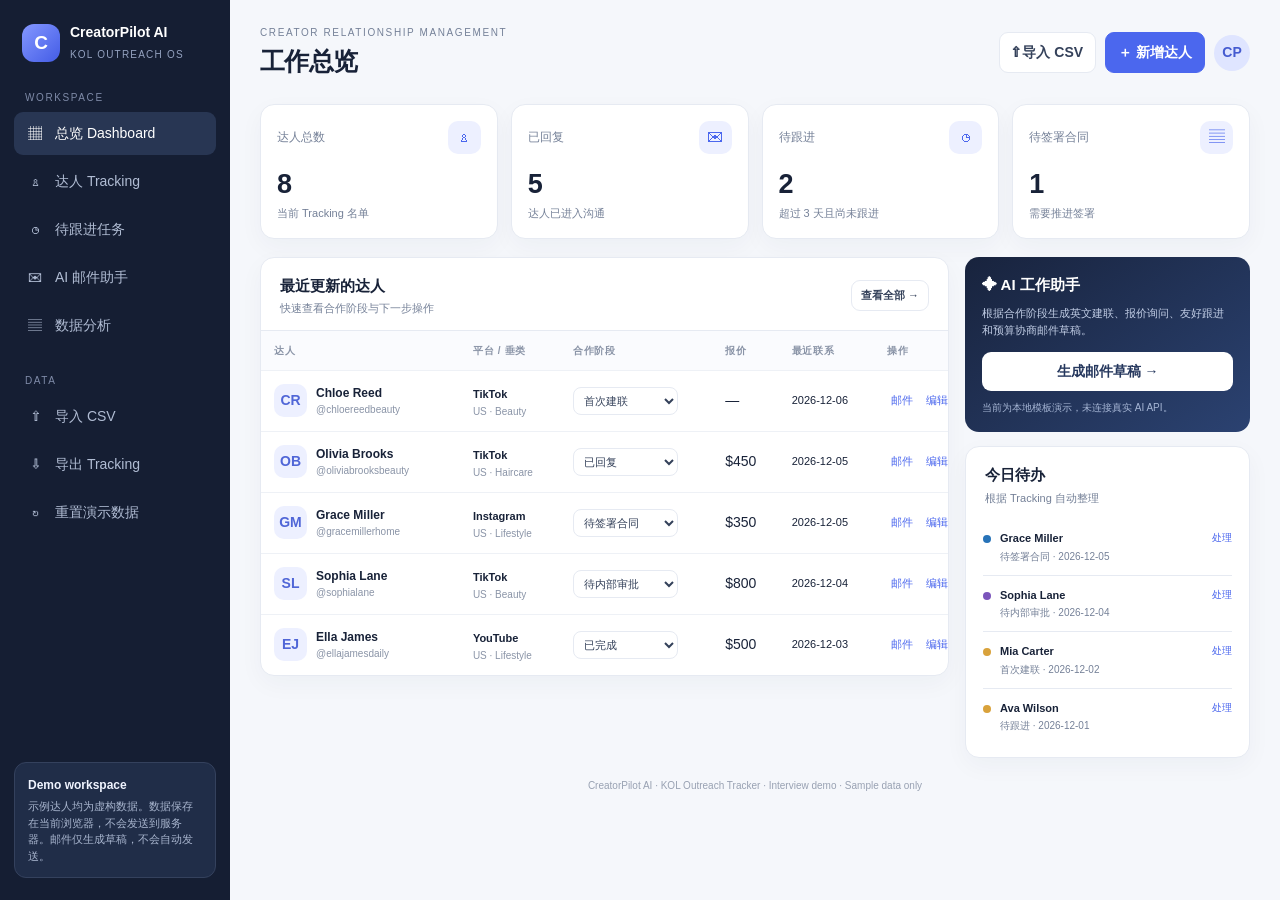
==== kol-outreach-demo/index.html @ cc19156f "Add CreatorPilot KOL outreach demo" ====
<!doctype html>
<html lang="zh-CN">
<head>
<meta charset="utf-8"><meta name="viewport" content="width=device-width,initial-scale=1">
<title>CreatorPilot AI · KOL Outreach Tracker</title>
<style>
:root{--bg:#f5f7fb;--panel:#fff;--ink:#182238;--muted:#758198;--line:#e6eaf2;--blue:#4b67ee;--bluebg:#edf0ff;--green:#16866d;--amber:#ad7417;--purple:#7a55b6;--shadow:0 8px 24px #17284b0a}
*{box-sizing:border-box}body{margin:0;background:var(--bg);color:var(--ink);font:14px/1.5 Inter,-apple-system,BlinkMacSystemFont,"Segoe UI",Arial,"PingFang SC","Microsoft YaHei",sans-serif}button,input,select,textarea{font:inherit}button{cursor:pointer}.app{min-height:100vh;display:grid;grid-template-columns:230px 1fr}.side{background:#151e33;color:#dbe3f4;padding:22px 14px;display:flex;flex-direction:column;gap:26px}.brand{display:flex;gap:10px;align-items:center;padding:0 8px}.logo{width:38px;height:38px;border-radius:12px;background:linear-gradient(135deg,#8497ff,#435ce6);display:grid;place-items:center;font-weight:800;font-size:19px;color:white}.brand b{display:block;color:#fff;font-size:14px}.brand small{color:#94a2c0;font-size:10px;letter-spacing:1.2px}.navlabel{color:#7f8ba8;font-size:10px;letter-spacing:1.6px;padding:0 11px;margin-bottom:7px}.nav{display:grid;gap:5px}.nav button{border:0;background:transparent;color:#b1bdd4;text-align:left;padding:11px 12px;border-radius:9px;display:flex;gap:11px;align-items:center}.nav button.active,.nav button:hover{background:#283653;color:#fff}.nav i{font-style:normal;width:18px;text-align:center}.side-note{margin-top:auto;background:#202d48;border:1px solid #34415d;border-radius:12px;padding:13px;color:#a8b5ce;font-size:11px}.side-note b{display:block;color:#f0f4ff;font-size:12px;margin-bottom:4px}.main{min-width:0;padding:25px 30px 36px}.top{display:flex;justify-content:space-between;align-items:center;gap:15px;margin-bottom:23px}.eyebrow{font-size:10px;color:var(--muted);letter-spacing:1.6px;text-transform:uppercase}.top h1{font-size:25px;margin:3px 0 0;letter-spacing:-.6px}.topright{display:flex;gap:9px;align-items:center}.avatar{width:36px;height:36px;background:#dfe5ff;color:#455bd0;border-radius:50%;display:grid;place-items:center;font-weight:800}.btn{border:1px solid var(--line);background:#fff;color:#34415a;border-radius:9px;padding:9px 12px;font-weight:650;display:inline-flex;align-items:center;justify-content:center;gap:6px}.btn:hover{border-color:#b6c2ff}.btn.primary{background:var(--blue);color:#fff;border-color:var(--blue)}.btn.small{font-size:11px;padding:6px 9px}.stats{display:grid;grid-template-columns:repeat(4,minmax(0,1fr));gap:13px;margin-bottom:18px}.stat,.panel{background:var(--panel);border:1px solid var(--line);border-radius:14px;box-shadow:var(--shadow)}.stat{padding:16px}.stat-head{display:flex;align-items:center;justify-content:space-between;color:var(--muted);font-size:12px}.stat-icon{background:var(--bluebg);color:var(--blue);border-radius:10px;width:33px;height:33px;display:grid;place-items:center;font-size:16px}.stat-num{font-size:27px;font-weight:800;letter-spacing:-.8px;margin:10px 0 1px}.stat-foot{color:var(--muted);font-size:11px}.layout{display:grid;grid-template-columns:minmax(0,1fr) 285px;gap:16px;align-items:start}.panel{min-width:0}.panel-head{padding:17px 19px 13px;display:flex;align-items:center;justify-content:space-between;gap:10px}.panel-head h2{font-size:15px;margin:0}.panel-head p{font-size:11px;color:var(--muted);margin:3px 0 0}.filters{display:flex;flex-wrap:wrap;gap:8px;padding:0 18px 14px}.field{border:1px solid var(--line);border-radius:8px;background:#fff;padding:9px 10px;color:#34415a;outline:none;min-width:0}.field:focus{border-color:#9baeff;box-shadow:0 0 0 3px #4b67ee12}.search{flex:1;min-width:150px}.tablewrap{overflow:auto;border-top:1px solid var(--line)}table{border-collapse:collapse;width:100%;min-width:760px}th{background:#fafbfe;text-align:left;color:#8a94a7;font-size:10px;letter-spacing:.7px;text-transform:uppercase;padding:12px 13px;white-space:nowrap}td{padding:12px 13px;border-top:1px solid #eef1f6;vertical-align:middle}tbody tr:hover{background:#fbfcff}.creator{display:flex;align-items:center;gap:9px;min-width:145px}.creator-avatar{width:33px;height:33px;border-radius:10px;background:#edf0ff;color:#5066d7;display:grid;place-items:center;font-weight:800;flex-shrink:0}.creator-name{font-size:12px;font-weight:750}.creator-handle{font-size:10px;color:#8a94a7}.pill{display:inline-flex;border-radius:6px;padding:5px 7px;font-size:10px;font-weight:750;white-space:nowrap}.stage-首次建联{background:#edf0ff;color:#5266c9}.stage-已回复{background:#e8f7f2;color:#147c68}.stage-待跟进{background:#fff5df;color:#a46a13}.stage-待内部审批{background:#f2ebff;color:#7b55bb}.stage-待签署合同{background:#e8f4ff;color:#2773b8}.stage-已完成{background:#edf8e9;color:#4d7b53}.stage-暂不合作{background:#f0f2f5;color:#7c879b}.actions{display:flex;gap:5px}.linkbtn{border:0;background:transparent;color:var(--blue);font-size:11px;padding:4px}.rightcol{display:grid;gap:14px}.ai-card{padding:17px;background:linear-gradient(145deg,#18233d,#2b4271);color:#fff;border-radius:14px}.ai-card h3{font-size:15px;margin:0}.ai-card p{font-size:11px;color:#c1cde5;margin:9px 0 14px}.ai-card .btn{width:100%;border:0;color:#26385e}.micro{font-size:10px;color:#a6b6d5;margin-top:9px}.tasklist{padding:0 17px 13px}.task{display:flex;gap:9px;padding:11px 0;border-top:1px solid var(--line);align-items:flex-start}.task:first-child{border-top:0}.dot{width:8px;height:8px;border-radius:50%;margin-top:5px;flex-shrink:0}.task strong{display:block;font-size:11px}.task small{display:block;font-size:10px;color:var(--muted);margin-top:2px}.task button{margin-left:auto;border:0;background:none;color:var(--blue);font-size:10px;padding:0}.view{display:none}.view.active{display:block}.page-panel{padding:22px}.page-panel h2{margin:0 0 5px;font-size:18px}.page-panel>p{color:var(--muted);margin:0 0 18px;font-size:12px}.formgrid{display:grid;grid-template-columns:repeat(2,minmax(0,1fr));gap:13px}.formfield{display:grid;gap:6px}.formfield label{font-size:11px;color:#68758d;font-weight:700}.formfield input,.formfield select,.formfield textarea{width:100%}.formfield.full{grid-column:1/-1}.formfield textarea{min-height:100px;resize:vertical}.notice{background:#f3f6ff;border:1px solid #e1e7ff;color:#596a9b;padding:11px;border-radius:9px;font-size:11px;margin-bottom:15px}.draft{width:100%;min-height:300px;resize:vertical;border:1px solid var(--line);border-radius:10px;padding:13px;line-height:1.65}.modalback{display:none;position:fixed;inset:0;background:#111b3175;z-index:20;align-items:center;justify-content:center;padding:18px}.modalback.open{display:flex}.modal{width:min(600px,100%);max-height:90vh;overflow:auto;background:white;border-radius:15px;box-shadow:0 25px 80px #101a3040}.modalhead,.modalfoot{display:flex;justify-content:space-between;align-items:center;padding:16px 20px;border-bottom:1px solid var(--line)}.modalhead h2{font-size:16px;margin:0}.modalbody{padding:20px}.modalfoot{justify-content:flex-end;border-top:1px solid var(--line);border-bottom:0}.toast{position:fixed;right:20px;bottom:20px;background:#18233d;color:white;padding:11px 15px;border-radius:10px;z-index:50;opacity:0;transform:translateY(6px);transition:.2s;pointer-events:none}.toast.show{opacity:1;transform:none}.bar{height:6px;background:#eef1f7;border-radius:8px;overflow:hidden;margin-top:7px}.bar span{display:block;height:100%;background:var(--blue);border-radius:8px}.metric{padding:12px 18px;border-top:1px solid var(--line);font-size:12px}.metric:first-child{border-top:0}.metric b{float:right}.footer{text-align:center;color:#98a1b2;font-size:10px;margin-top:20px}.empty{padding:28px;text-align:center;color:var(--muted)}.hidden{display:none!important}
@media(max-width:1100px){.layout{grid-template-columns:1fr}.rightcol{grid-template-columns:repeat(2,minmax(0,1fr))}.stats{grid-template-columns:repeat(2,minmax(0,1fr))}}@media(max-width:720px){.app{grid-template-columns:1fr}.side{display:none}.main{padding:17px 12px 28px}.top h1{font-size:20px}.top{align-items:flex-start}.topright .btn:not(.primary),.avatar{display:none}.stats{gap:8px}.stat{padding:12px}.stat-num{font-size:23px}.rightcol{grid-template-columns:1fr}.formgrid{grid-template-columns:1fr}.formfield.full{grid-column:auto}.panel-head{padding:14px}.filters{padding:0 13px 12px}}
</style></head>
<body>
<div class="app">
<aside class="side"><div class="brand"><div class="logo">C</div><div><b>CreatorPilot AI</b><small>KOL OUTREACH OS</small></div></div>
<div><div class="navlabel">WORKSPACE</div><nav class="nav">
<button class="active" data-view="dashboard"><i>▦</i>总览 Dashboard</button><button data-view="creators"><i>♙</i>达人 Tracking</button><button data-view="followups"><i>◷</i>待跟进任务</button><button data-view="email"><i>✉</i>AI 邮件助手</button><button data-view="analytics"><i>▤</i>数据分析</button>
</nav></div>
<div><div class="navlabel">DATA</div><nav class="nav"><button id="importNav"><i>⇧</i>导入 CSV</button><button id="exportNav"><i>⇩</i>导出 Tracking</button><button id="resetBtn"><i>↻</i>重置演示数据</button></nav></div>
<div class="side-note"><b>Demo workspace</b>示例达人均为虚构数据。数据保存在当前浏览器，不会发送到服务器。邮件仅生成草稿，不会自动发送。</div></aside>
<main class="main">
<header class="top"><div><div class="eyebrow">CREATOR RELATIONSHIP MANAGEMENT</div><h1 id="pageTitle">工作总览</h1></div><div class="topright"><button class="btn" id="quickImport">⇧ 导入 CSV</button><button class="btn primary" id="addTop">＋ 新增达人</button><div class="avatar">CP</div></div></header>
<section id="dashboard" class="view active">
<div class="stats">
<div class="stat"><div class="stat-head">达人总数 <span class="stat-icon">♙</span></div><div class="stat-num" id="sTotal">—</div><div class="stat-foot">当前 Tracking 名单</div></div>
<div class="stat"><div class="stat-head">已回复 <span class="stat-icon">✉</span></div><div class="stat-num" id="sReplied">—</div><div class="stat-foot">达人已进入沟通</div></div>
<div class="stat"><div class="stat-head">待跟进 <span class="stat-icon">◷</span></div><div class="stat-num" id="sFollow">—</div><div class="stat-foot">超过 3 天且尚未跟进</div></div>
<div class="stat"><div class="stat-head">待签署合同 <span class="stat-icon">▤</span></div><div class="stat-num" id="sContract">—</div><div class="stat-foot">需要推进签署</div></div>
</div>
<div class="layout"><div class="panel"><div class="panel-head"><div><h2>最近更新的达人</h2><p>快速查看合作阶段与下一步操作</p></div><button class="btn small" data-goto="creators">查看全部 →</button></div><div class="tablewrap"><table><thead><tr><th>达人</th><th>平台 / 垂类</th><th>合作阶段</th><th>报价</th><th>最近联系</th><th>操作</th></tr></thead><tbody id="recentRows"></tbody></table></div></div>
<div class="rightcol"><div class="ai-card"><h3>✦ AI 工作助手</h3><p>根据合作阶段生成英文建联、报价询问、友好跟进和预算协商邮件草稿。</p><button class="btn" data-goto="email">生成邮件草稿 →</button><div class="micro">当前为本地模板演示，未连接真实 AI API。</div></div><div class="panel"><div class="panel-head"><div><h2>今日待办</h2><p>根据 Tracking 自动整理</p></div></div><div class="tasklist" id="taskList"></div></div></div></div>
</section>
<section id="creators" class="view"><div class="panel"><div class="panel-head"><div><h2>达人 Tracking</h2><p>管理达人资料、报价、合作阶段与下一步行动</p></div><button class="btn primary small" id="addCreator">＋ 新增达人</button></div><div class="filters"><input class="field search" id="search" placeholder="搜索达人名称、账号、邮箱或垂类…"><select class="field" id="stageFilter"><option value="">全部阶段</option></select><select class="field" id="platformFilter"><option value="">全部平台</option><option>TikTok</option><option>Instagram</option><option>YouTube</option></select><button class="btn small" id="clearFilters">清除筛选</button></div><div class="tablewrap"><table><thead><tr><th>达人</th><th>平台 / 垂类</th><th>粉丝数</th><th>合作阶段</th><th>报价</th><th>最近联系</th><th>操作</th></tr></thead><tbody id="creatorRows"></tbody></table></div><div class="filters" style="padding-top:12px;color:var(--muted);font-size:11px">提示：阶段可直接在表格中修改；点击“邮件”可生成该达人的沟通草稿。</div></div></section>
<section id="followups" class="view"><div class="panel"><div class="panel-head"><div><h2>待跟进工作台</h2><p>优先处理超过 3 天未更新的达人，以及需要内部推进的合作</p></div></div><div class="tablewrap"><table><thead><tr><th>达人</th><th>当前阶段</th><th>最近联系</th><th>建议下一步</th><th>操作</th></tr></thead><tbody id="followRows"></tbody></table></div></div></section>
<section id="email" class="view"><div class="panel page-panel"><h2>AI 邮件助手</h2><p>根据达人和合作阶段生成英文邮件草稿，可编辑、复制后人工审核。</p><div class="notice">安全提示：此工具只生成草稿，不会发送邮件。请在真实业务中核对报价、产品信息、授权范围和付款条件。</div><div class="formgrid">
<div class="formfield"><label>选择达人</label><select class="field" id="emailCreator"></select></div><div class="formfield"><label>邮件场景</label><select class="field" id="emailType"><option value="intro">首次建联</option><option value="followup">友好跟进</option><option value="rate">询问报价与权益</option><option value="negotiate">预算协商</option><option value="confirm">确认合作下一步</option><option value="decline">礼貌拒绝</option></select></div>
<div class="formfield"><label>产品 / Campaign</label><input class="field" id="emailProduct" value="scalp care serum"></div><div class="formfield"><label>预算参考（可选）</label><input class="field" id="emailBudget" placeholder="例如 $300 for one video"></div><div class="formfield full"><label>补充信息（可选）</label><textarea class="field" id="emailNotes" placeholder="例如：1 条 TikTok 视频、90 天广告授权需另行确认…"></textarea></div>
<div class="formfield full"><div style="display:flex;gap:8px;flex-wrap:wrap"><button class="btn primary" id="generateEmail">✦ 生成邮件草稿</button><button class="btn" id="clearEmail">清空</button></div></div>
<div class="formfield full"><label>生成结果（可直接编辑）</label><textarea class="draft" id="emailDraft" placeholder="点击“生成邮件草稿”后，结果会显示在这里…"></textarea></div>
<div class="formfield full"><div style="display:flex;gap:8px;flex-wrap:wrap"><button class="btn primary" id="copyEmail">复制邮件</button><button class="btn" id="saveEmail">保存到达人备注</button></div></div>
</div></div></section>
<section id="analytics" class="view"><div class="stats"><div class="stat"><div class="stat-head">回复率 <span class="stat-icon">↗</span></div><div class="stat-num" id="aReply">—</div><div class="stat-foot">已回复及后续阶段 / 达人总数</div></div><div class="stat"><div class="stat-head">已报价达人 <span class="stat-icon">$</span></div><div class="stat-num" id="aQuoted">—</div><div class="stat-foot">已录入报价的达人数量</div></div><div class="stat"><div class="stat-head">报价中位数 <span class="stat-icon">◈</span></div><div class="stat-num" id="aMedian">—</div><div class="stat-foot">仅统计已填写报价的记录</div></div><div class="stat"><div class="stat-head">已完成合作 <span class="stat-icon">✓</span></div><div class="stat-num" id="aDone">—</div><div class="stat-foot">阶段为已完成</div></div></div><div class="panel"><div class="panel-head"><div><h2>合作阶段分布</h2><p>帮助快速判断 Pipeline 状态</p></div></div><div id="stageMetrics" style="padding:0 20px 18px"></div></div></section>
<div class="footer">CreatorPilot AI · KOL Outreach Tracker · Interview demo · Sample data only</div>
</main></div>
<div class="modalback" id="creatorModal"><div class="modal"><div class="modalhead"><h2 id="modalTitle">新增达人</h2><button class="btn small" id="closeModal">✕</button></div><div class="modalbody"><div class="formgrid">
<div class="formfield"><label>达人名称 *</label><input class="field" id="fName" placeholder="Creator name"></div><div class="formfield"><label>账号 / Handle *</label><input class="field" id="fHandle" placeholder="@creatorhandle"></div>
<div class="formfield"><label>平台</label><select class="field" id="fPlatform"><option>TikTok</option><option>Instagram</option><option>YouTube</option></select></div><div class="formfield"><label>粉丝数</label><input class="field" id="fFollowers" type="number" min="0" placeholder="25000"></div>
<div class="formfield"><label>联系邮箱</label><input class="field" id="fEmail" type="email" placeholder="creator@example.com"></div><div class="formfield"><label>垂类 / 地区</label><input class="field" id="fNiche" placeholder="US · Beauty / Wellness"></div>
<div class="formfield"><label>合作阶段</label><select class="field" id="fStage"></select></div><div class="formfield"><label>报价（USD）</label><input class="field" id="fRate" type="number" min="0" placeholder="300"></div>
<div class="formfield"><label>最近联系日期</label><input class="field" id="fDate" type="date"></div><div class="formfield"><label>合作内容</label><input class="field" id="fScope" placeholder="1 TikTok video"></div>
<div class="formfield full"><label>备注 / 下一步</label><textarea class="field" id="fNotes" placeholder="例如：等待报价，3 天后友好跟进…"></textarea></div>
</div></div><div class="modalfoot"><button class="btn" id="cancelModal">取消</button><button class="btn primary" id="saveCreator">保存达人</button></div></div></div>
<div class="modalback" id="importModal"><div class="modal"><div class="modalhead"><h2>导入 Tracking CSV</h2><button class="btn small" id="closeImport">✕</button></div><div class="modalbody"><p style="margin-top:0;color:var(--muted);font-size:12px">选择 CSV 文件导入达人。支持常见英文列名及中文列名；重复账号会自动跳过。</p><div class="notice">建议字段：name、handle、platform、followers、email、niche、stage、rate、lastContact、scope、notes。请勿上传含有敏感个人信息的文件到公开网页。</div><input type="file" id="fileInput" accept=".csv,text/csv" class="field"><p style="font-size:11px;color:var(--muted)">Excel 可另存为 CSV UTF-8 后导入。导入数据仅保存在当前浏览器。</p><button class="btn" id="downloadTemplate">下载 CSV 模板</button></div><div class="modalfoot"><button class="btn" id="cancelImport">关闭</button></div></div></div>
<div class="toast" id="toast"></div>
<script>
const STAGES=['首次建联','已回复','待跟进','待内部审批','待签署合同','已完成','暂不合作'];
const ago=n=>{const d=new Date();d.setDate(d.getDate()-n);return d.getFullYear()+'-'+String(d.getMonth()+1).padStart(2,'0')+'-'+String(d.getDate()).padStart(2,'0')};
const demo=[
{id:1,name:'Olivia Brooks',handle:'@oliviabrooksbeauty',platform:'TikTok',followers:48200,email:'olivia@example.com',niche:'US · Haircare',stage:'已回复',rate:450,lastContact:ago(1),scope:'1 TikTok video',notes:'Asked for deliverables and usage terms.'},
{id:2,name:'Mia Carter',handle:'@miacarterwellness',platform:'Instagram',followers:31500,email:'mia@example.com',niche:'US · Wellness',stage:'首次建联',rate:null,lastContact:ago(4),scope:'UGC video',notes:'No reply yet; consider a friendly follow-up.'},
{id:3,name:'Sophia Lane',handle:'@sophialane',platform:'TikTok',followers:87600,email:'sophia@example.com',niche:'US · Beauty',stage:'待内部审批',rate:800,lastContact:ago(2),scope:'1 TikTok video + 90-day usage',notes:'Rate needs internal review.'},
{id:4,name:'Grace Miller',handle:'@gracemillerhome',platform:'Instagram',followers:26400,email:'grace@example.com',niche:'US · Lifestyle',stage:'待签署合同',rate:350,lastContact:ago(1),scope:'2 short videos',notes:'Contract draft pending signature.'},
{id:5,name:'Ava Wilson',handle:'@avawilsoncare',platform:'TikTok',followers:126000,email:'ava@example.com',niche:'US · Haircare',stage:'待跟进',rate:650,lastContact:ago(5),scope:'1 TikTok video',notes:'Follow up on package details.'},
{id:6,name:'Ella James',handle:'@ellajamesdaily',platform:'YouTube',followers:54200,email:'ella@example.com',niche:'US · Lifestyle',stage:'已完成',rate:500,lastContact:ago(3),scope:'1 sponsored integration',notes:'Completed demo campaign.'},
{id:7,name:'Chloe Reed',handle:'@chloereedbeauty',platform:'TikTok',followers:19800,email:'chloe@example.com',niche:'US · Beauty',stage:'首次建联',rate:null,lastContact:ago(0),scope:'1 TikTok video',notes:'Initial outreach sent.'},
{id:8,name:'Harper Scott',handle:'@harperscott',platform:'Instagram',followers:73500,email:'harper@example.com',niche:'US · Wellness',stage:'暂不合作',rate:1200,lastContact:ago(6),scope:'1 Reel',notes:'Rate above current budget.'}
];
let creators;try{creators=JSON.parse(localStorage.getItem('creatorpilot_demo_v1'))||demo.slice()}catch(e){creators=demo.slice()}
let editingId=null;
function persist(){try{localStorage.setItem('creatorpilot_demo_v1',JSON.stringify(creators))}catch(e){}}
function esc(s){return String(s==null?'':s).replace(/[&<>"']/g,c=>({'&':'&amp;','<':'&lt;','>':'&gt;','"':'&quot;',"'":'&#39;'}[c]))}
function fmt(n){return Number(n||0).toLocaleString('en-US')}
function money(n){return n===null||n===undefined||n===''?'—':'$'+fmt(n)}
function needsFollow(c){if(['已完成','暂不合作','待签署合同','待内部审批'].includes(c.stage))return false;const d=new Date(c.lastContact||ago(0)+'T00:00:00');return (Date.now()-new Date((c.lastContact||ago(0))+'T00:00:00').getTime())/86400000>3}
function badge(s){return '<span class="pill stage-'+esc(s)+'">'+esc(s)+'</span>'}
function creatorCell(c){return '<div class="creator"><div class="creator-avatar">'+esc(c.name.split(' ').map(x=>x[0]).join('').slice(0,2).toUpperCase())+'</div><div><div class="creator-name">'+esc(c.name)+'</div><div class="creator-handle">'+esc(c.handle)+'</div></div></div>'}
function stageSelect(c){return '<select class="field" style="padding:6px;font-size:11px;min-width:105px" onchange="changeStage('+c.id+',this.value)">'+STAGES.map(s=>'<option '+(c.stage===s?'selected':'')+'>'+s+'</option>').join('')+'</select>'}
function tableRows(items,withFollowers){if(!items.length)return '<tr><td colspan="8" class="empty">没有匹配的达人记录</td></tr>';return items.map(c=>'<tr><td>'+creatorCell(c)+'</td><td><span style="font-size:11px;font-weight:700">'+esc(c.platform)+'</span><div class="creator-handle">'+esc(c.niche||'—')+'</div></td>'+(withFollowers?'<td>'+fmt(c.followers)+'</td>':'')+'<td>'+stageSelect(c)+'</td><td class="money">'+money(c.rate)+'</td><td style="font-size:11px;white-space:nowrap">'+esc(c.lastContact||'—')+'</td><td><div class="actions"><button class="linkbtn" onclick="emailFor('+c.id+')">邮件</button><button class="linkbtn" onclick="editCreator('+c.id+')">编辑</button><button class="linkbtn" onclick="deleteCreator('+c.id+')">删除</button></div></td></tr>').join('')}
function render(){const total=creators.length,replied=creators.filter(c=>['已回复','待跟进','待内部审批','待签署合同','已完成'].includes(c.stage)).length,follow=creators.filter(needsFollow).length,contract=creators.filter(c=>c.stage==='待签署合同').length;
document.getElementById('sTotal').textContent=total;document.getElementById('sReplied').textContent=creators.filter(c=>['已回复','待跟进','待内部审批','待签署合同','已完成'].includes(c.stage)).length;document.getElementById('sFollow').textContent=follow;document.getElementById('sContract').textContent=contract;
document.getElementById('recentRows').innerHTML=tableRows(creators.slice().sort((a,b)=>(b.lastContact||'').localeCompare(a.lastContact||'')).slice(0,5),false);
const q=(document.getElementById('search')?.value||'').toLowerCase(),st=document.getElementById('stageFilter')?.value||'',pl=document.getElementById('platformFilter')?.value||'';
const filtered=creators.filter(c=>(!q||[c.name,c.handle,c.email,c.niche].join(' ').toLowerCase().includes(q))&&(!st||c.stage===st)&&(!pl||c.platform===pl));
document.getElementById('creatorRows').innerHTML=tableRows(filtered,true);
const todo=creators.filter(c=>needsFollow(c)||['待内部审批','待签署合同'].includes(c.stage)).sort((a,b)=>{const p=c=>c.stage==='待签署合同'?0:c.stage==='待内部审批'?1:2;return p(a)-p(b)});document.getElementById('taskList').innerHTML=todo.length?todo.slice(0,5).map(c=>'<div class="task"><span class="dot" style="background:'+(c.stage==='待签署合同'?'#2773b8':c.stage==='待内部审批'?'#7b55bb':'#d9a23b')+'"></span><div><strong>'+esc(c.name)+'</strong><small>'+esc(c.stage)+' · '+esc(c.lastContact||'未记录日期')+'</small></div><button onclick="emailFor('+c.id+')">处理</button></div>').join(''):'<div class="empty">暂无待办事项</div>';
const followItems=creators.filter(c=>needsFollow(c)||['待内部审批','待签署合同'].includes(c.stage));document.getElementById('followRows').innerHTML=followItems.length?followItems.map(c=>'<tr><td>'+creatorCell(c)+'</td><td>'+badge(c.stage)+'</td><td>'+esc(c.lastContact||'—')+'</td><td style="font-size:11px">'+esc(c.stage==='待签署合同'?'检查合同及签署状态':c.stage==='待内部审批'?'整理报价与合作条件供内部审核': '生成友好跟进邮件，确认对方是否仍有兴趣')+'</td><td><button class="linkbtn" onclick="emailFor('+c.id+')">生成邮件</button><button class="linkbtn" onclick="editCreator('+c.id+')">更新</button></td></tr>').join(''):'<tr><td colspan="5" class="empty">暂无待跟进任务</td></tr>';
const quoted=creators.filter(c=>c.rate!==null&&c.rate!==''&&!Number.isNaN(Number(c.rate))).map(c=>Number(c.rate)).sort((a,b)=>a-b),median=quoted.length?(quoted.length%2?quoted[(quoted.length-1)/2]:(quoted[quoted.length/2-1]+quoted[quoted.length/2])/2):0;
document.getElementById('aReply').textContent=(total?Math.round(replied/total*100):0)+'%';document.getElementById('aQuoted').textContent=quoted.length;document.getElementById('aMedian').textContent=quoted.length?'$'+fmt(Math.round(median)):'—';document.getElementById('aDone').textContent=creators.filter(c=>c.stage==='已完成').length;
document.getElementById('stageMetrics').innerHTML=STAGES.map(s=>{const n=creators.filter(c=>c.stage===s).length,p=total?Math.round(n/total*100):0;return '<div class="metric">'+s+'<b>'+n+' · '+p+'%</b><div class="bar"><span style="width:'+p+'%"></span></div></div>'}).join('');
const emailSel=document.getElementById('emailCreator'),old=emailSel.value;emailSel.innerHTML=creators.map(c=>'<option value="'+c.id+'">'+esc(c.name)+' ('+esc(c.handle)+')</option>').join('');if(creators.some(c=>String(c.id)===old))emailSel.value=old;
}
function switchView(name){document.querySelectorAll('.view').forEach(v=>v.classList.toggle('active',v.id===name));document.querySelectorAll('[data-view]').forEach(b=>b.classList.toggle('active',b.dataset.view===name));const titles={dashboard:'工作总览',creators:'达人 Tracking',followups:'待跟进任务',email:'AI 邮件助手',analytics:'数据分析'};document.getElementById('pageTitle').textContent=titles[name]||'CreatorPilot AI';render()}
document.querySelectorAll('[data-view]').forEach(b=>b.onclick=()=>switchView(b.dataset.view));document.querySelectorAll('[data-goto]').forEach(b=>b.onclick=()=>switchView(b.dataset.goto));
document.getElementById('search').oninput=render;document.getElementById('stageFilter').innerHTML='<option value="">全部阶段</option>'+STAGES.map(s=>'<option>'+s+'</option>').join('');document.getElementById('fStage').innerHTML=STAGES.map(s=>'<option>'+s+'</option>').join('');document.getElementById('stageFilter').onchange=render;document.getElementById('platformFilter').onchange=render;document.getElementById('clearFilters').onclick=()=>{document.getElementById('search').value='';document.getElementById('stageFilter').value='';document.getElementById('platformFilter').value='';render()};
function toast(msg){const t=document.getElementById('toast');t.textContent=msg;t.classList.add('show');setTimeout(()=>t.classList.remove('show'),2300)}
function openCreator(c){editingId=c?c.id:null;document.getElementById('modalTitle').textContent=c?'编辑达人':'新增达人';const map={fName:'name',fHandle:'handle',fPlatform:'platform',fFollowers:'followers',fEmail:'email',fNiche:'niche',fStage:'stage',fRate:'rate',fDate:'lastContact',fScope:'scope',fNotes:'notes'};Object.keys(map).forEach(id=>{const el=document.getElementById(id),v=c?c[map[id]]:'';el.value=v===null||v===undefined?'':v});if(!c){document.getElementById('fPlatform').value='TikTok';document.getElementById('fStage').value='首次建联';document.getElementById('fDate').value=ago(0)}document.getElementById('creatorModal').classList.add('open')}
function editCreator(id){const c=creators.find(x=>x.id===id);if(c)openCreator(c)}window.editCreator=editCreator;
function deleteCreator(id){const c=creators.find(x=>x.id===id);if(c&&confirm('确定删除 '+c.name+'？')){creators=creators.filter(x=>x.id!==id);persist();render();toast('已删除达人')}}window.deleteCreator=deleteCreator;
function changeStage(id,stage){const c=creators.find(x=>x.id===id);if(c){c.stage=stage;persist();render();toast('合作阶段已更新')}}window.changeStage=changeStage;
document.getElementById('addCreator').onclick=()=>openCreator(null);document.getElementById('addTop').onclick=()=>openCreator(null);
function closeCreator(){document.getElementById('creatorModal').classList.remove('open')}document.getElementById('closeModal').onclick=closeCreator;document.getElementById('cancelModal').onclick=closeCreator;
document.getElementById('saveCreator').onclick=()=>{const name=document.getElementById('fName').value.trim(),raw=document.getElementById('fHandle').value.trim();if(!name||!raw){toast('请填写达人名称和账号');return}const handle=raw.startsWith('@')?raw:'@'+raw;if(creators.some(c=>c.handle.toLowerCase()===handle.toLowerCase()&&c.id!==editingId)){toast('该账号已存在，请检查重复');return}const c={id:editingId||Date.now(),name,handle,platform:document.getElementById('fPlatform').value,followers:Number(document.getElementById('fFollowers').value)||0,email:document.getElementById('fEmail').value.trim(),niche:document.getElementById('fNiche').value.trim(),stage:document.getElementById('fStage').value,rate:document.getElementById('fRate').value===''?null:Number(document.getElementById('fRate').value),lastContact:document.getElementById('fDate').value,scope:document.getElementById('fScope').value.trim(),notes:document.getElementById('fNotes').value.trim()};if(editingId)creators=creators.map(x=>x.id===editingId?c:x);else creators.unshift(c);persist();render();closeCreator();toast(editingId?'达人信息已更新':'已新增达人')};
function emailFor(id){switchView('email');if(id)document.getElementById('emailCreator').value=String(id);const c=creators.find(x=>x.id===Number(document.getElementById('emailCreator').value));let type='rate';if(c){if(needsFollow(c))type='followup';else if(c.stage==='首次建联')type='intro';else if(c.stage==='待签署合同')type='confirm';else if(c.stage==='暂不合作')type='decline';else if(c.stage==='待内部审批')type='negotiate'}document.getElementById('emailType').value=type;document.getElementById('emailDraft').value='';}window.emailFor=emailFor;
document.getElementById('generateEmail').onclick=()=>{const c=creators.find(x=>x.id===Number(document.getElementById('emailCreator').value)),type=document.getElementById('emailType').value,product=document.getElementById('emailProduct').value.trim()||'our product',budget=document.getElementById('emailBudget').value.trim(),notes=document.getElementById('emailNotes').value.trim(),name=c?c.name.split(' ')[0]:'there';let subject='',body='';const sign='\n\nWarmly,\nRumin';
if(type==='intro'){subject='Potential Creator Collaboration';body='Hi '+name+'!\n\nI’m reaching out to see if you’d be open to a paid collaboration featuring our '+product+'. We love the way you connect with your audience and would be happy to explore a partnership that feels natural for your content.\n\nCould you share your rates for a dedicated video, plus any options for posting on your own account and paid usage rights?\n\nLooking forward to hearing from you!'}
if(type==='followup'){subject='Following up on a potential collaboration';body='Hi '+name+'!\n\nI hope you’re doing well! I just wanted to gently follow up on my previous email about a potential collaboration featuring our '+product+'. We’d still love to explore whether this could be a good fit for you.\n\nWhenever you have a chance, I’d be happy to hear your thoughts. Thanks so much!'}
if(type==='rate'){subject='Quick question about your collaboration rates';body='Hi '+name+'!\n\nThanks so much for your interest! Could you share your rate and what’s included in the package? We’d also love to clarify whether the quote includes posting on your own account and any paid usage or ad authorization, if available.\n\nThanks again — looking forward to hearing from you!'}
if(type==='negotiate'){subject='Re: Creator collaboration';body='Hi '+name+'!\n\nThank you so much for sharing your rates. We really appreciate your time and interest!\n\nThe quoted rate is a little above our current budget. Would you be open to discussing a package closer to '+(budget||'our available budget')+'? We’d love to see if there’s a way to make this work for both sides.\n\nThanks for considering, and I look forward to hearing your thoughts!'}
if(type==='confirm'){subject='Next steps for our collaboration';body='Hi '+name+'!\n\nWe’re excited to move forward with the proposed collaboration featuring '+product+'. Before we finalize everything, could you please review the deliverables, posting requirements, usage rights, and payment terms?\n\n'+(c&&c.scope?'Current scope: '+c.scope+'\n\n':'')+'Once the details are confirmed, we can coordinate next steps.\n\nThank you!'}
if(type==='decline'){subject='Re: Potential creator collaboration';body='Hi '+name+'!\n\nThank you so much for sharing your rates and for your interest. We really appreciate your time.\n\nUnfortunately, the rate is above our current budget for this campaign, so we won’t be able to move forward at this time. We hope there may be a chance to work together in the future.\n\nWishing you all the best!'}
if(budget&&type!=='negotiate')body+='\n\nBudget reference: '+budget;if(notes)body+='\n\nAdditional details:\n'+notes;document.getElementById('emailDraft').value='Subject: '+subject+'\n\n'+body+sign;toast('草稿已生成，请人工核对后使用')};
document.getElementById('clearEmail').onclick=()=>{document.getElementById('emailNotes').value='';document.getElementById('emailBudget').value='';document.getElementById('emailDraft').value=''};
document.getElementById('copyEmail').onclick=async()=>{const v=document.getElementById('emailDraft').value;if(!v){toast('请先生成邮件草稿');return}try{await navigator.clipboard.writeText(v);toast('邮件已复制')}catch(e){document.getElementById('emailDraft').select();document.execCommand('copy');toast('邮件已复制')}};
document.getElementById('saveEmail').onclick=()=>{const c=creators.find(x=>x.id===Number(document.getElementById('emailCreator').value)),v=document.getElementById('emailDraft').value;if(!c||!v){toast('请先选择达人并生成草稿');return}c.notes=(c.notes?c.notes+'\n\n':'')+'[Email draft '+ago(0)+']\n'+v;persist();toast('草稿已保存到达人备注')};
function exportCSV(){const cols=['name','handle','platform','followers','email','niche','stage','rate','lastContact','scope','notes'];const csv=[cols.join(','),...creators.map(c=>cols.map(k=>'"'+String(c[k]??'').replace(/"/g,'""')+'"').join(','))].join('\r\n');const blob=new Blob(['\ufeff'+csv],{type:'text/csv;charset=utf-8;'}),a=document.createElement('a');a.href=URL.createObjectURL(blob);a.download='CreatorPilot_KOL_Tracking.csv';a.click();URL.revokeObjectURL(a.href);toast('CSV 已导出')}
function parseCSV(text){const rows=[];let row=[],cell='',q=false;for(let i=0;i<text.length;i++){const ch=text[i];if(q){if(ch==='"'&&text[i+1]==='"'){cell+='"';i++}else if(ch==='"')q=false;else cell+=ch}else{if(ch==='"')q=true;else if(ch===','){row.push(cell);cell=''}else if(ch==='\n'){row.push(cell);rows.push(row);row=[];cell=''}else if(ch!=='\r')cell+=ch}}if(cell.length||row.length){row.push(cell);rows.push(row)}return rows}
function openImport(){document.getElementById('importModal').classList.add('open')}document.getElementById('importNav').onclick=openImport;document.getElementById('quickImport').onclick=openImport;document.getElementById('exportNav').onclick=exportCSV;document.getElementById('closeImport').onclick=()=>document.getElementById('importModal').classList.remove('open');document.getElementById('cancelImport').onclick=()=>document.getElementById('importModal').classList.remove('open');
document.getElementById('fileInput').onchange=async e=>{const file=e.target.files[0];if(!file)return;const rows=parseCSV(await file.text());if(rows.length<2){toast('CSV 中没有可导入的数据');return}const heads=rows[0].map(x=>x.trim().toLowerCase()),aliases={name:['name','creator','达人名称','姓名'],handle:['handle','username','account','账号','达人账号'],platform:['platform','平台'],followers:['followers','粉丝数','粉丝量'],email:['email','邮箱','contact email'],niche:['niche','category','垂类','地区/垂类'],stage:['stage','status','阶段','合作阶段'],rate:['rate','price','报价','预算'],lastContact:['lastcontact','last contact','最近联系日期','最近联系'],scope:['scope','deliverables','合作内容','内容范围'],notes:['notes','备注','next step','下一步']},idx={};Object.keys(aliases).forEach(k=>idx[k]=heads.findIndex(h=>aliases[k].includes(h)));let added=0,skip=0;rows.slice(1).forEach(r=>{const get=k=>idx[k]>=0?(r[idx[k]]||'').trim():'';let handle=get('handle');if(!handle)return;if(creators.some(c=>c.handle.toLowerCase()===handle.toLowerCase())){skip++;return}if(!handle.startsWith('@'))handle='@'+handle;creators.push({id:Date.now()+Math.random(),name:get('name')||handle,handle,platform:get('platform')||'TikTok',followers:Number(get('followers').replace(/,/g,''))||0,email:get('email'),niche:get('niche'),stage:STAGES.includes(get('stage'))?get('stage'):'首次建联',rate:get('rate')?Number(get('rate').replace(/[$,]/g,'')):null,lastContact:get('lastContact')||ago(0),scope:get('scope'),notes:get('notes')});added++});persist();render();document.getElementById('importModal').classList.remove('open');e.target.value='';toast('导入完成：新增 '+added+' 位，跳过重复 '+skip+' 位')};
document.getElementById('downloadTemplate').onclick=()=>{const csv='name,handle,platform,followers,email,niche,stage,rate,lastContact,scope,notes\nSample Creator,@samplecreator,TikTok,25000,creator@example.com,US - Beauty,首次建联,,2026-10-29,1 video,Example only';const blob=new Blob(['\ufeff'+csv],{type:'text/csv;charset=utf-8;'}),a=document.createElement('a');a.href=URL.createObjectURL(blob);a.download='CreatorPilot_Import_Template.csv';a.click();URL.revokeObjectURL(a.href)};
document.getElementById('resetBtn').onclick=()=>{if(confirm('恢复为初始演示数据？当前浏览器中的修改会被覆盖。')){creators=demo.slice();persist();render();toast('演示数据已恢复')}};
render();
</script></body></html>
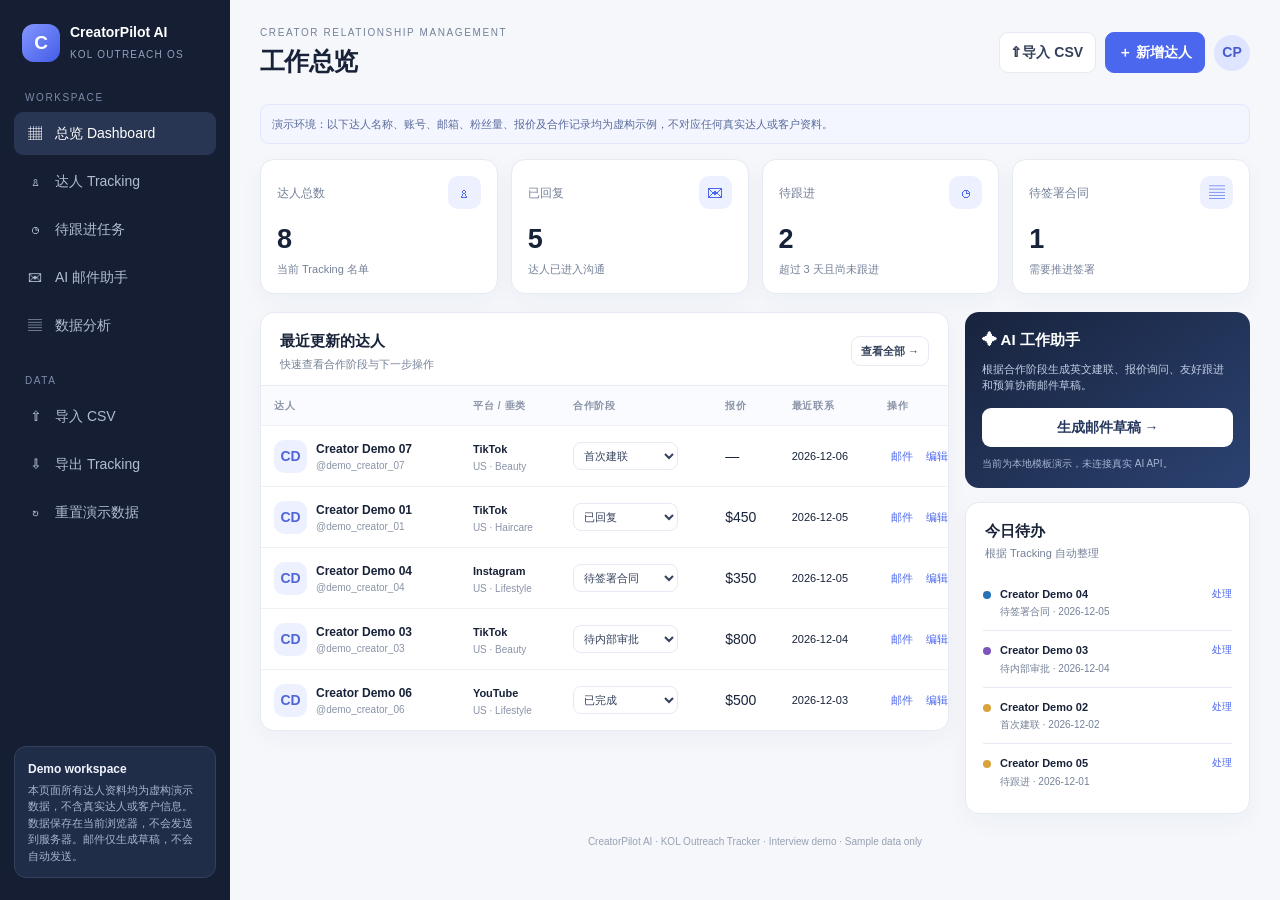
==== commit af526eb1: "Replace all creator records with fictional demo profiles" ====
--- a/kol-outreach-demo/index.html
+++ b/kol-outreach-demo/index.html
@@ -15,10 +15,10 @@
 <button class="active" data-view="dashboard"><i>▦</i>总览 Dashboard</button><button data-view="creators"><i>♙</i>达人 Tracking</button><button data-view="followups"><i>◷</i>待跟进任务</button><button data-view="email"><i>✉</i>AI 邮件助手</button><button data-view="analytics"><i>▤</i>数据分析</button>
 </nav></div>
 <div><div class="navlabel">DATA</div><nav class="nav"><button id="importNav"><i>⇧</i>导入 CSV</button><button id="exportNav"><i>⇩</i>导出 Tracking</button><button id="resetBtn"><i>↻</i>重置演示数据</button></nav></div>
-<div class="side-note"><b>Demo workspace</b>示例达人均为虚构数据。数据保存在当前浏览器，不会发送到服务器。邮件仅生成草稿，不会自动发送。</div></aside>
+<div class="side-note"><b>Demo workspace</b>本页面所有达人资料均为虚构演示数据，不含真实达人或客户信息。数据保存在当前浏览器，不会发送到服务器。邮件仅生成草稿，不会自动发送。</div></aside>
 <main class="main">
 <header class="top"><div><div class="eyebrow">CREATOR RELATIONSHIP MANAGEMENT</div><h1 id="pageTitle">工作总览</h1></div><div class="topright"><button class="btn" id="quickImport">⇧ 导入 CSV</button><button class="btn primary" id="addTop">＋ 新增达人</button><div class="avatar">CP</div></div></header>
-<section id="dashboard" class="view active">
+<section id="dashboard" class="view active"><div class="notice">演示环境：以下达人名称、账号、邮箱、粉丝量、报价及合作记录均为虚构示例，不对应任何真实达人或客户资料。</div>
 <div class="stats">
 <div class="stat"><div class="stat-head">达人总数 <span class="stat-icon">♙</span></div><div class="stat-num" id="sTotal">—</div><div class="stat-foot">当前 Tracking 名单</div></div>
 <div class="stat"><div class="stat-head">已回复 <span class="stat-icon">✉</span></div><div class="stat-num" id="sReplied">—</div><div class="stat-foot">达人已进入沟通</div></div>
@@ -54,14 +54,14 @@
 const STAGES=['首次建联','已回复','待跟进','待内部审批','待签署合同','已完成','暂不合作'];
 const ago=n=>{const d=new Date();d.setDate(d.getDate()-n);return d.getFullYear()+'-'+String(d.getMonth()+1).padStart(2,'0')+'-'+String(d.getDate()).padStart(2,'0')};
 const demo=[
-{id:1,name:'Olivia Brooks',handle:'@oliviabrooksbeauty',platform:'TikTok',followers:48200,email:'olivia@example.com',niche:'US · Haircare',stage:'已回复',rate:450,lastContact:ago(1),scope:'1 TikTok video',notes:'Asked for deliverables and usage terms.'},
-{id:2,name:'Mia Carter',handle:'@miacarterwellness',platform:'Instagram',followers:31500,email:'mia@example.com',niche:'US · Wellness',stage:'首次建联',rate:null,lastContact:ago(4),scope:'UGC video',notes:'No reply yet; consider a friendly follow-up.'},
-{id:3,name:'Sophia Lane',handle:'@sophialane',platform:'TikTok',followers:87600,email:'sophia@example.com',niche:'US · Beauty',stage:'待内部审批',rate:800,lastContact:ago(2),scope:'1 TikTok video + 90-day usage',notes:'Rate needs internal review.'},
-{id:4,name:'Grace Miller',handle:'@gracemillerhome',platform:'Instagram',followers:26400,email:'grace@example.com',niche:'US · Lifestyle',stage:'待签署合同',rate:350,lastContact:ago(1),scope:'2 short videos',notes:'Contract draft pending signature.'},
-{id:5,name:'Ava Wilson',handle:'@avawilsoncare',platform:'TikTok',followers:126000,email:'ava@example.com',niche:'US · Haircare',stage:'待跟进',rate:650,lastContact:ago(5),scope:'1 TikTok video',notes:'Follow up on package details.'},
-{id:6,name:'Ella James',handle:'@ellajamesdaily',platform:'YouTube',followers:54200,email:'ella@example.com',niche:'US · Lifestyle',stage:'已完成',rate:500,lastContact:ago(3),scope:'1 sponsored integration',notes:'Completed demo campaign.'},
-{id:7,name:'Chloe Reed',handle:'@chloereedbeauty',platform:'TikTok',followers:19800,email:'chloe@example.com',niche:'US · Beauty',stage:'首次建联',rate:null,lastContact:ago(0),scope:'1 TikTok video',notes:'Initial outreach sent.'},
-{id:8,name:'Harper Scott',handle:'@harperscott',platform:'Instagram',followers:73500,email:'harper@example.com',niche:'US · Wellness',stage:'暂不合作',rate:1200,lastContact:ago(6),scope:'1 Reel',notes:'Rate above current budget.'}
+{id:1,name:'Creator Demo 01',handle:'@demo_creator_01',platform:'TikTok',followers:48200,email:'creator01@example.com',niche:'US · Haircare',stage:'已回复',rate:450,lastContact:ago(1),scope:'1 TikTok video',notes:'Synthetic demo record. Asked for deliverables and usage terms.'},
+{id:2,name:'Creator Demo 02',handle:'@demo_creator_02',platform:'Instagram',followers:31500,email:'creator02@example.com',niche:'US · Wellness',stage:'首次建联',rate:null,lastContact:ago(4),scope:'UGC video',notes:'Synthetic demo record. No reply yet; consider a friendly follow-up.'},
+{id:3,name:'Creator Demo 03',handle:'@demo_creator_03',platform:'TikTok',followers:87600,email:'creator03@example.com',niche:'US · Beauty',stage:'待内部审批',rate:800,lastContact:ago(2),scope:'1 TikTok video + 90-day usage',notes:'Synthetic demo record. Rate needs internal review.'},
+{id:4,name:'Creator Demo 04',handle:'@demo_creator_04',platform:'Instagram',followers:26400,email:'creator04@example.com',niche:'US · Lifestyle',stage:'待签署合同',rate:350,lastContact:ago(1),scope:'2 short videos',notes:'Synthetic demo record. Contract draft pending signature.'},
+{id:5,name:'Creator Demo 05',handle:'@demo_creator_05',platform:'TikTok',followers:126000,email:'creator05@example.com',niche:'US · Haircare',stage:'待跟进',rate:650,lastContact:ago(5),scope:'1 TikTok video',notes:'Synthetic demo record. Follow up on package details.'},
+{id:6,name:'Creator Demo 06',handle:'@demo_creator_06',platform:'YouTube',followers:54200,email:'creator06@example.com',niche:'US · Lifestyle',stage:'已完成',rate:500,lastContact:ago(3),scope:'1 sponsored integration',notes:'Synthetic demo record. Completed demo campaign.'},
+{id:7,name:'Creator Demo 07',handle:'@demo_creator_07',platform:'TikTok',followers:19800,email:'creator07@example.com',niche:'US · Beauty',stage:'首次建联',rate:null,lastContact:ago(0),scope:'1 TikTok video',notes:'Synthetic demo record. Initial outreach sent.'},
+{id:8,name:'Creator Demo 08',handle:'@demo_creator_08',platform:'Instagram',followers:73500,email:'creator08@example.com',niche:'US · Wellness',stage:'暂不合作',rate:1200,lastContact:ago(6),scope:'1 Reel',notes:'Synthetic demo record. Rate above current budget.'}
 ];
 let creators;try{creators=JSON.parse(localStorage.getItem('creatorpilot_demo_v1'))||demo.slice()}catch(e){creators=demo.slice()}
 let editingId=null;
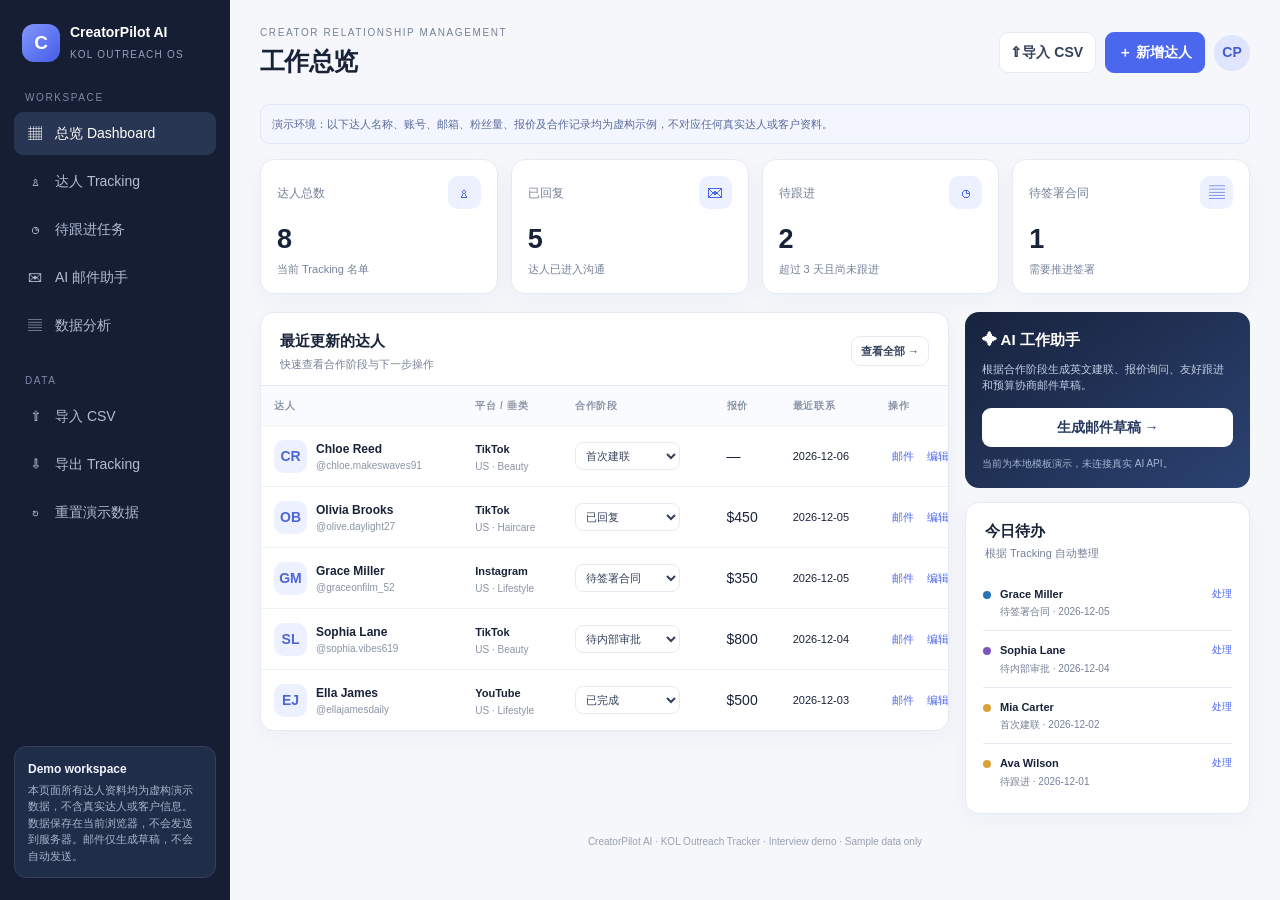
==== commit 5bf2931d: "Use natural creator names and randomized social handles for demo" ====
--- a/kol-outreach-demo/index.html
+++ b/kol-outreach-demo/index.html
@@ -54,14 +54,14 @@
 const STAGES=['首次建联','已回复','待跟进','待内部审批','待签署合同','已完成','暂不合作'];
 const ago=n=>{const d=new Date();d.setDate(d.getDate()-n);return d.getFullYear()+'-'+String(d.getMonth()+1).padStart(2,'0')+'-'+String(d.getDate()).padStart(2,'0')};
 const demo=[
-{id:1,name:'Creator Demo 01',handle:'@demo_creator_01',platform:'TikTok',followers:48200,email:'creator01@example.com',niche:'US · Haircare',stage:'已回复',rate:450,lastContact:ago(1),scope:'1 TikTok video',notes:'Synthetic demo record. Asked for deliverables and usage terms.'},
-{id:2,name:'Creator Demo 02',handle:'@demo_creator_02',platform:'Instagram',followers:31500,email:'creator02@example.com',niche:'US · Wellness',stage:'首次建联',rate:null,lastContact:ago(4),scope:'UGC video',notes:'Synthetic demo record. No reply yet; consider a friendly follow-up.'},
-{id:3,name:'Creator Demo 03',handle:'@demo_creator_03',platform:'TikTok',followers:87600,email:'creator03@example.com',niche:'US · Beauty',stage:'待内部审批',rate:800,lastContact:ago(2),scope:'1 TikTok video + 90-day usage',notes:'Synthetic demo record. Rate needs internal review.'},
-{id:4,name:'Creator Demo 04',handle:'@demo_creator_04',platform:'Instagram',followers:26400,email:'creator04@example.com',niche:'US · Lifestyle',stage:'待签署合同',rate:350,lastContact:ago(1),scope:'2 short videos',notes:'Synthetic demo record. Contract draft pending signature.'},
-{id:5,name:'Creator Demo 05',handle:'@demo_creator_05',platform:'TikTok',followers:126000,email:'creator05@example.com',niche:'US · Haircare',stage:'待跟进',rate:650,lastContact:ago(5),scope:'1 TikTok video',notes:'Synthetic demo record. Follow up on package details.'},
-{id:6,name:'Creator Demo 06',handle:'@demo_creator_06',platform:'YouTube',followers:54200,email:'creator06@example.com',niche:'US · Lifestyle',stage:'已完成',rate:500,lastContact:ago(3),scope:'1 sponsored integration',notes:'Synthetic demo record. Completed demo campaign.'},
-{id:7,name:'Creator Demo 07',handle:'@demo_creator_07',platform:'TikTok',followers:19800,email:'creator07@example.com',niche:'US · Beauty',stage:'首次建联',rate:null,lastContact:ago(0),scope:'1 TikTok video',notes:'Synthetic demo record. Initial outreach sent.'},
-{id:8,name:'Creator Demo 08',handle:'@demo_creator_08',platform:'Instagram',followers:73500,email:'creator08@example.com',niche:'US · Wellness',stage:'暂不合作',rate:1200,lastContact:ago(6),scope:'1 Reel',notes:'Synthetic demo record. Rate above current budget.'}
+{id:1,name:'Olivia Brooks',handle:'@olive.daylight27',platform:'TikTok',followers:48200,email:'creator01@example.com',niche:'US · Haircare',stage:'已回复',rate:450,lastContact:ago(1),scope:'1 TikTok video',notes:'Demo record. Asked for deliverables and usage terms.'},
+{id:2,name:'Mia Carter',handle:'@miacreates_84',platform:'Instagram',followers:31500,email:'creator02@example.com',niche:'US · Wellness',stage:'首次建联',rate:null,lastContact:ago(4),scope:'UGC video',notes:'Demo record. No reply yet; consider a friendly follow-up.'},
+{id:3,name:'Sophia Lane',handle:'@sophia.vibes619',platform:'TikTok',followers:87600,email:'creator03@example.com',niche:'US · Beauty',stage:'待内部审批',rate:800,lastContact:ago(2),scope:'1 TikTok video + 90-day usage',notes:'Demo record. Rate needs internal review.'},
+{id:4,name:'Grace Miller',handle:'@graceonfilm_52',platform:'Instagram',followers:26400,email:'creator04@example.com',niche:'US · Lifestyle',stage:'待签署合同',rate:350,lastContact:ago(1),scope:'2 short videos',notes:'Demo record. Contract draft pending signature.'},
+{id:5,name:'Ava Wilson',handle:'@ava.wellness308',platform:'TikTok',followers:126000,email:'creator05@example.com',niche:'US · Haircare',stage:'待跟进',rate:650,lastContact:ago(5),scope:'1 TikTok video',notes:'Demo record. Follow up on package details.'},
+{id:6,name:'Ella James',handle:'@ellajamesdaily',platform:'YouTube',followers:54200,email:'creator06@example.com',niche:'US · Lifestyle',stage:'已完成',rate:500,lastContact:ago(3),scope:'1 sponsored integration',notes:'Demo record. Completed demo campaign.'},
+{id:7,name:'Chloe Reed',handle:'@chloe.makeswaves91',platform:'TikTok',followers:19800,email:'creator07@example.com',niche:'US · Beauty',stage:'首次建联',rate:null,lastContact:ago(0),scope:'1 TikTok video',notes:'Demo record. Initial outreach sent.'},
+{id:8,name:'Harper Scott',handle:'@harperdaily_406',platform:'Instagram',followers:73500,email:'creator08@example.com',niche:'US · Wellness',stage:'暂不合作',rate:1200,lastContact:ago(6),scope:'1 Reel',notes:'Demo record. Rate above current budget.'}
 ];
 let creators;try{creators=JSON.parse(localStorage.getItem('creatorpilot_demo_v1'))||demo.slice()}catch(e){creators=demo.slice()}
 let editingId=null;
